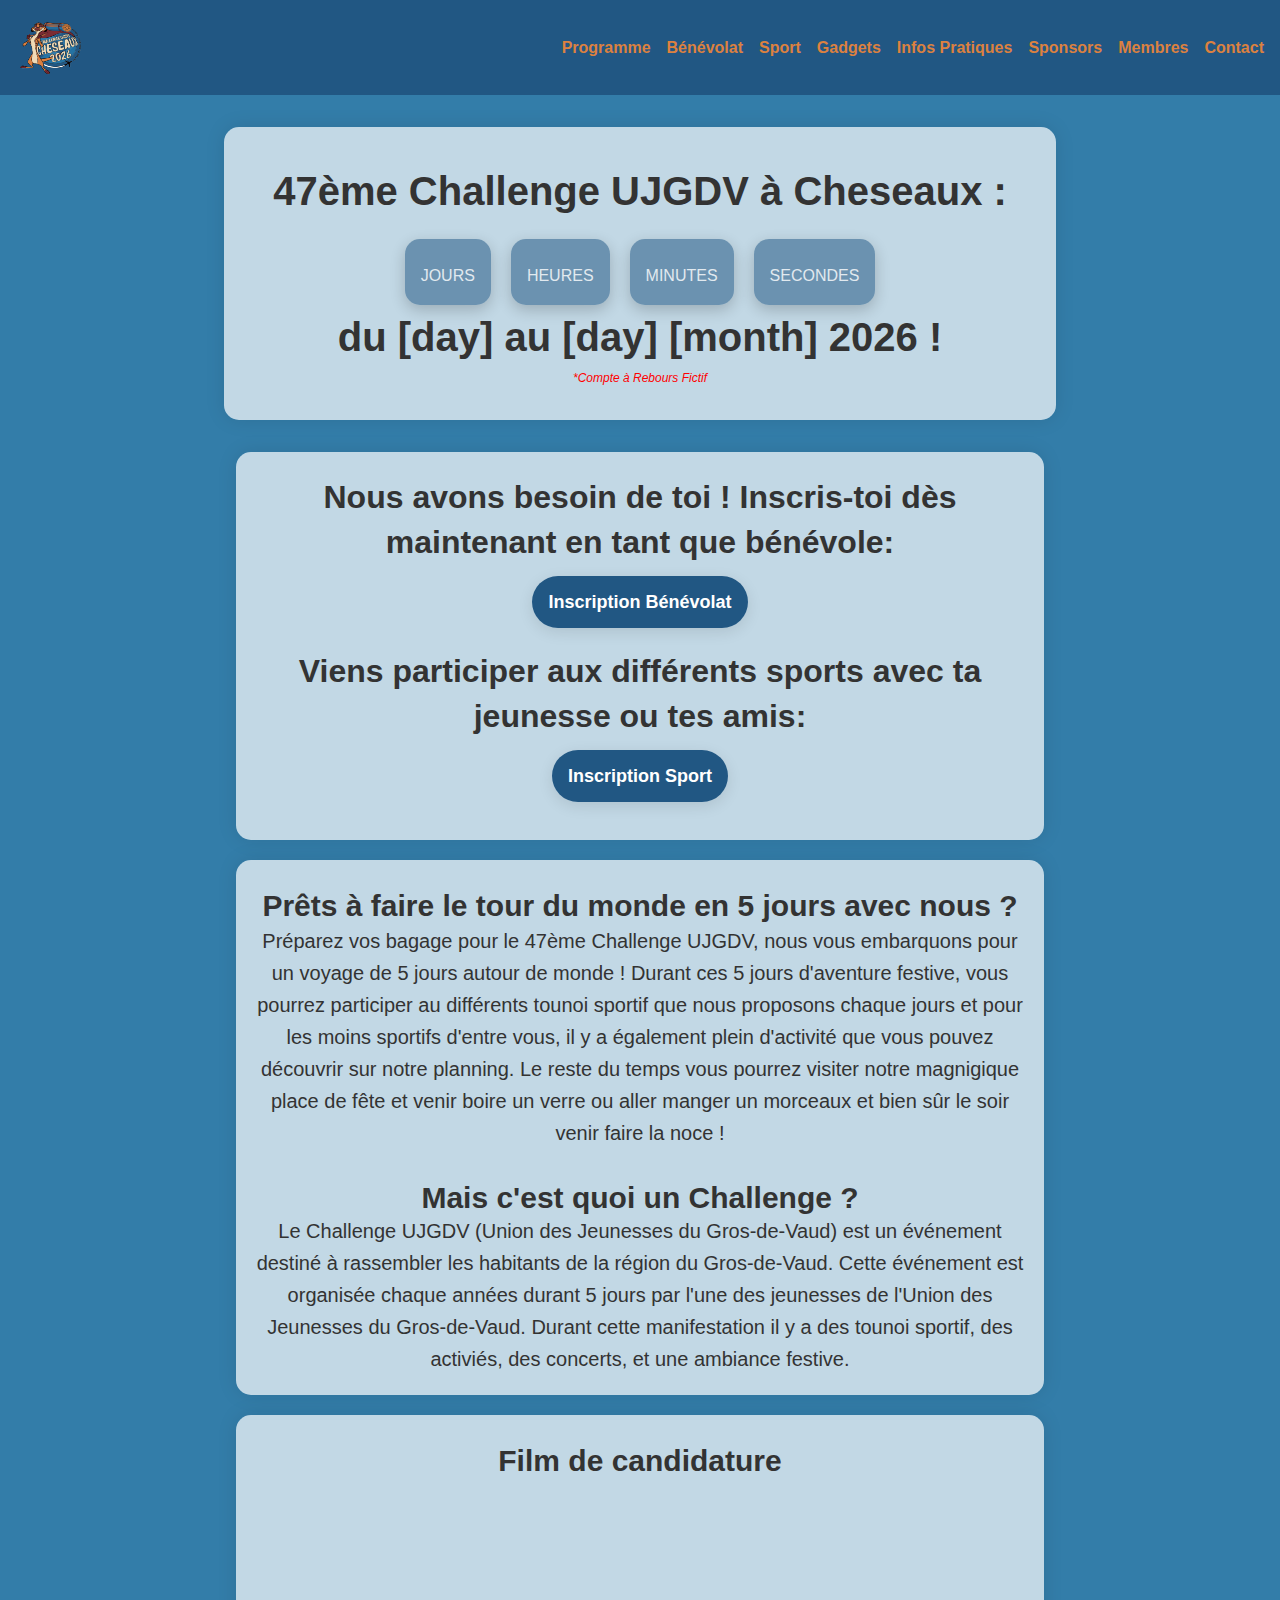
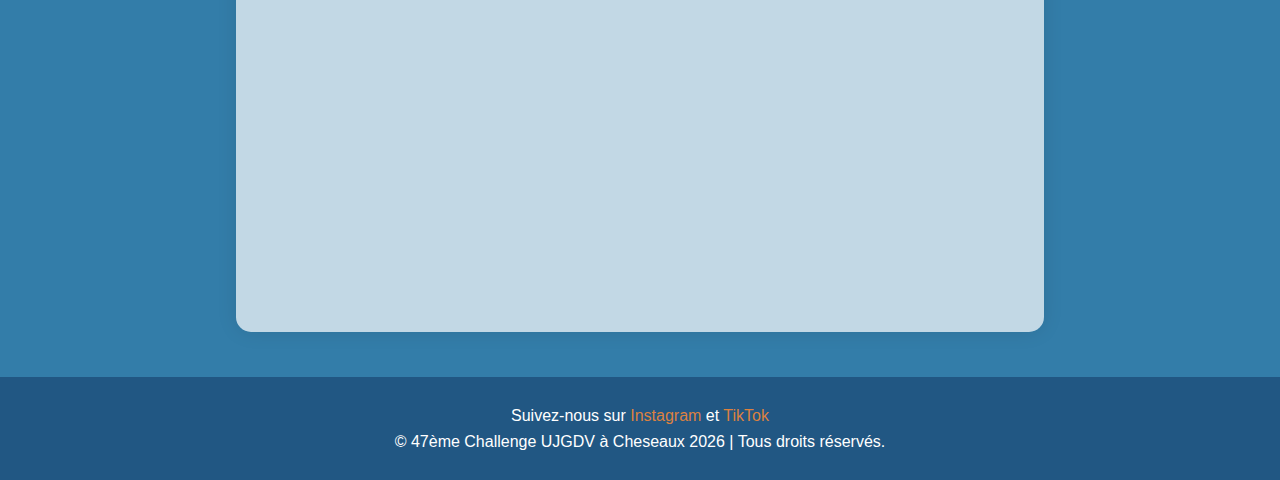
==== index.html @ 48274c02 "je sais pas" ====
<!DOCTYPE html>
<html lang="fr">

<head>
    <meta charset="UTF-8">
    <meta name="viewport" content="width=device-width, initial-scale=1.0">
    <title>47ème Challenge UJGDV à Cheseaux</title>
    <link rel="stylesheet" href="/CSS/HOME/Home.css">
    <link rel="shortcut icon" href="./img/logo.png" />
    <style>
        .menu-toggle {
                display: none;
}

.dropdown {
  max-width: 10000px;
}

/* Bouton du menu avec une apparence élégante */
.dropbtn {
  background-color: rgb( 123, 44, 50);
  color: white;
  padding: 10px;
  font-size: 18px;
  border: none;
  width: 50px;
  text-align: center;
  cursor: pointer;
  transition: background-color 0.3s ease;
  border-radius: 5px;
}

.dropbtn:hover {
  background-color: rgb(105, 32, 38);
}

/* Conteneur du menu déroulant avec un effet de flou et des bordures arrondies */
.dropdown-content {
  position: absolute; /* Maintient l'alignement sous le bouton */
  right: 0;
  background-color: rgba(255, 255, 255, 0.9);
  backdrop-filter: blur(10px);
  min-width: 160px;
  max-width: 100vw; /* Empêche le menu de dépasser la largeur de l'écran */
  box-shadow: 0px 8px 16px rgba(0, 0, 0, 0.2);
  z-index: 1;
  overflow: hidden;
  opacity: 0;
  transform: translateY(-10px);
  transition: opacity 1s ease, transform 1s ease;
  visibility: visible; /* Masqué par défaut */
  margin-top: 0; /* Supprime le décalage */
  width: 100vw; /* Utilise toute la largeur de la vue */
  margin-top: 53%;
  text-align: left;
  pointer-events: none; /* Désactive les clics par défaut */
}

.link {
  border-top: 0.5px #b3b3b3 solid;
  border-bottom: 0.5px #b3b3b3 solid;
}

/* Liens du menu */
.dropdown-content a {
  color: #333;
  padding: 12px 22px;
  text-decoration: none;
  display: block;
  width: 100%;
  transition: background-color 0.3s ease;
  font-size: 15px;
}

.dropdown-content a:hover {
  background-color: #f1f1f1;
}

/* Classe pour afficher le menu avec animation */
.dropdown-content.show {
  pointer-events: auto; /* Active les clics quand visible */
  visibility: visible; /* Rendu visible */
  opacity: 1; /* Menu complètement opaque */
}


@media (max-width: 814px) {
  .menu-toggle {
    display: inline-block;
  }
    
  .active {
    display: none;
  }

  .time-box {
        width: 30%;
        height: auto;
    }

    .fontsize {
      font-size: 25px;
      display: block;
    }

    .styled-button {
      margin-bottom: 20px;
    }
#presentation{
  font-size: 1.8rem;
}

.size {
font-size: 14px
}

.dropbtn.close {
  background-color: #ff9100;
  color: white;
  font-size: 16px;
  border: none;
  content: '✖';
}
}

    </style>
</head>

<body>
    <header>
      <a href="../../index.html"><img src="./img/logo.png" class="logo" alt="Logo"></a>
        <nav>
            <ul>
                <li class="active"><a href="/Error/Pageindisponible.html">Programme</a></li>
                <li class="active"><a href="/Error/Pageindisponible.html">Bénévolat</a></li>
                <li class="active"><a href="../HTML/SPORT/sport.html">Sport</a></li>
                <li class="active"> <a href="/Error/Pageindisponible.html">Gadgets</a></li>
                <li class="active"><a href="/Error/Pageindisponible.html">Infos Pratiques</a></li>
                <li class="active"><a href="/Error/Pageindisponible.html">Sponsors</a></li>
                <li class="active"><a href="/Error/Pageindisponible.html">Membres</a></li>
                <li class="active"><a href="/Error/Pageindisponible.html">Contact</a></li>

               <div class="dropdown">
                <li class="menu-toggle"><button class="dropbtn" >&#9776;</button></li>
                <div class="dropdown-content">
                  <a href="/Error/Pageindisponible.html" class="link">Programme</a>
                  <a href="/Error/Pageindisponible.html" class="link">Bénévolat</a>
                  <a href="../HTML/SPORT/sport.html" class="link">Sport</a>
                  <a href="/Error/Pageindisponible.html" class="link">Gadgets</a>
                  <a href="/Error/Pageindisponible.html" class="link">Infos Pratiques</a>
                  <a href="/Error/Pageindisponible.html" class="link">Sponsors</a>
                  <a href="/Error/Pageindisponible.html" class="link">Membres</a>
                  <a href="/Error/Pageindisponible.html" class="link">Contact</a>
                </div>
                    </div>
            </ul>
        </nav>
    </header>

    <section id="countdown">
        <p><strong>47ème Challenge UJGDV à Cheseaux :</strong></p>
        <div id="timer">
            <div class="time-box">
                <span id="days"></span>
                <div class="label">jours</div>
            </div>
            <div class="time-box">
                <span id="hours"></span>
                <div class="label">heures</div>
            </div>
            <div class="time-box">
                <span id="minutes"></span>
                <div class="label">minutes</div>
            </div>
            <div class="time-box">
                <span id="seconds"></span>
                <div class="label">secondes</div>
            </div>
        </div>
        <p><strong>du [day] au [day] [month] 2026 !</strong></p>
        <p style="color: red; font-size: 12px; font-style: italic;">*Compte à Rebours Fictif</p>
    </section>
    
    

    <section id="inscription">
        <p id="b"><strong class="fontsize">Nous avons besoin de toi ! Inscris-toi dès maintenant en tant que bénévole:</strong></p>
        <div class="button-container"><a class="styled-button" href="/Error/Pageindisponible.html">Inscription Bénévolat</a></div>
        <p id="s"><strong class="fontsize">Viens participer aux différents sports avec ta jeunesse ou tes amis:</strong></p>
        <div class="button-container"><a class="styled-button" href="/HTML/SPORT/sport.html">Inscription Sport</a></div>
    
    </section>

    <div>
        <section id="presentation">  
<p class="space"><strong class="titlesize">Prêts à faire le tour du monde en 5 jours avec nous ?</strong><p>
<p class="size">
Préparez vos bagage pour le 47ème Challenge UJGDV, nous vous embarquons pour un voyage de 5 jours autour de monde ! Durant ces 5 jours d'aventure festive, vous pourrez participer au différents tounoi sportif que nous proposons chaque jours et pour les moins sportifs d'entre vous, il y a également plein d'activité que vous pouvez découvrir sur notre planning. Le reste du temps vous pourrez visiter notre magnigique place de fête et venir boire un verre ou aller manger un morceaux et bien sûr le soir venir faire la noce !
<br><br>
<h3 class="titlesize" class="space">Mais c'est quoi un Challenge ?</h3>
<p class="size">
  Le Challenge UJGDV (Union des Jeunesses du Gros-de-Vaud) est un événement destiné à rassembler les habitants de la région du Gros-de-Vaud. Cette événement est organisée chaque années durant 5 jours par  l'une des jeunesses de l'Union des Jeunesses du Gros-de-Vaud. Durant cette manifestation il y a des tounoi sportif, des activiés, des concerts, et une ambiance festive.
</p>
</p>
</section>
<section id="programme">
<p class="space"><strong class="titlesize">Film de candidature</strong></p>

    <div class="video-container">
      <iframe width="560" height="315" src="https://www.youtube.com/embed/c8RmBU6SaHs?si=YZU0CtGapzxR4DkJ" title="YouTube video player" frameborder="0" allow="accelerometer; autoplay; clipboard-write; encrypted-media; gyroscope; picture-in-picture; web-share" referrerpolicy="strict-origin-when-cross-origin" allowfullscreen style="border-radius: 15px;" target="_blank"></iframe>
</div>
</section>
<br>
    </div>
</section>
<footer>
  <br>
    <p>Suivez-nous sur <a href="https://www.instagram.com/challenge2026cheseaux?igsh=MWh5ZDl4bG12MGhpMQ%3D%3D&utm_source=qr" target="_blank">Instagram</a> et <a href="https://www.tiktok.com/@challenge2026cheseaux?_t=8pqsKsimreS&_r=1" target="_blank">TikTok</a></p>
    <p>&copy; 47ème Challenge UJGDV à Cheseaux 2026 | Tous droits réservés.</p>
    <br>
</footer>
    <script src="/JS/HOME/Home.js"></script>
    <script src="/template/mobile_nav.js"></script>
    <script>
      document.addEventListener("DOMContentLoaded", function() {
        const menuToggle = document.querySelector(".menu-toggle button");
        const dropdownContent = document.querySelector(".dropdown-content");
    
        menuToggle.addEventListener("click", function() {
          // Basculer l'affichage du menu avec la classe .show
          dropdownContent.classList.toggle("show");
    
          // Basculer entre icônes menu et croix
          if (dropdownContent.classList.contains("show")) {
            menuToggle.textContent = '✖'; // Icône de croix
          } else {
            menuToggle.textContent = '☰'; // Icône de menu
          }
        });
      });
    </script>
    
    
    
    

</body>

</html>
---- CSS/HOME/Home.css ----
/* Style global */
body {
    font-family: Arial, sans-serif;
    line-height: 1.6;
    margin: 0;
    padding: 0;
    background: rgb( 51, 125, 169) ;
    color: #ffffff;
    background-size: cover; /* L'image couvre toute la zone en maintenant ses proportions */
    background-position: center; /* Centre l'image */
    background-repeat: no-repeat; /* Empêche la répétition de l'image */
    font-size: 100%; /* Taille de police par défaut */
}

/* Header */
header {
    background: rgb(33, 87, 131);
    color: rgb( 220, 129, 64);
    text-align: center;
    display: flex;
    justify-content: space-between;
    padding: 10px 0;
}

header h1 {
    margin: 0;
    font-size: 2.5em;
}

header h2 {
    margin: 0;
    font-size: 1.5em;
}

/* Navigation */
nav {
    background: rgb(33, 87, 131);
    color: #ffffff;
    text-align: center;
}

nav ul {
    padding: 0;
    list-style: none;
    margin: 0;
    display: flex;
    position: relative;
    top: 50%;
    transform: translateY(-50%)
}

nav ul li { 
    margin-right: 1rem;
}

nav ul li a {
    color: rgb( 220, 129, 64);
    text-decoration: none;
    font-weight: bold;
}

nav ul li a:hover {
    text-decoration: underline;
}

/* Logo dans la barre de navigation */
.logo {
    width: 75px;
    height: 75px;
    vertical-align: middle;
    margin-left: 20px;
}

/* Section générale */
section {
    padding: 2rem;
    margin: 2rem 0;
    background: #fff0;
    border-radius: 5px;
    box-shadow: 0 0 10px rgba(2, 162, 255, 0.1);
}

section h3 {
    margin-top: 0;
    margin-bottom: 0;
}

/* Footer */
footer {
    background: rgb(33, 87, 131);
    color: #ffffff;
    text-align: center;
    position: relative;
    bottom: 0;
    width: 100%;
}

footer p {
    margin: 0;
    color: #fff;
}

footer a {
    color: rgb( 220, 129, 64);
    text-decoration: none;
}

footer a:hover {
    text-decoration: underline;
}

/* Bouton stylisé */
.btn {
    display: inline-block;
    padding: 10px 20px;
    background: #ff9100;
    color: #fff;
    text-decoration: none;
    border-radius: 5px;
    font-weight: bold;
}

.btn:hover {
    background: #ff4500;
}

/* Section timer */
#countdown {
    font-size: 2.5rem;
    color: #333;
    text-align: center;
    margin: 2rem auto;
    background-color: rgba(255, 255, 255, 0.7);
    padding: 2rem;
    border-radius: 15px;
    width: 60%;
    box-shadow: 0 0 20px rgba(0, 0, 0, 0.1);
}

#timer {
    font-size: 3rem;
    display: flex;
    justify-content: center;
    gap: 1.25rem;
    margin-top: 1rem;
}

.time-box {
    display: flex;
    flex-direction: column;
    align-items: center;
    background-color: #2157838a;
    color: white;
    padding: 1rem;
    border-radius: 15px;
    box-shadow: 0 5px 15px rgba(0, 0, 0, 0.2);
    font-weight: bold;
}

.label {
    font-size: 1rem;
    color: #fff;
    margin-top: 0.5rem;
    text-transform: uppercase;
    font-weight: normal;
    opacity: 0.8;
}

#timer .time-box:hover {
    background: #215783;
    transform: scale(1.1);
    transition: 0.3s;
}

/* Présentation et programme */
#presentation, #programme, #inscription {
    font-size: 40px;
    color: #333;
    text-align: center;
    margin: 20px auto;
    background-color: rgba(255, 255, 255, 0.7);
    padding: 20px;
    border-radius: 15px;
    width: 60%;
    box-shadow: 0 0 20px rgba(0, 0, 0, 0.1);
}

/* Bouton conteneur */
.button-container {
    text-align: center;
    margin-bottom: 20px;
}

.styled-button {
    background-color: rgb(33, 87, 131);
    color: white;
    padding: 1rem;
    text-decoration: none;
    font-size: 1.125rem;
    font-weight: bold;
    border-radius: 50px;
    transition: all 0.3s ease;
    box-shadow: 0px 4px 15px rgba(0, 0, 0, 0.1);
}

.styled-button:hover {
    background-color: rgb(21, 64, 100);
    box-shadow: 0px 6px 20px rgba(0, 0, 0, 0.2);
    transform: translateY(-5px);
}

.styled-button:active {
    transform: translateY(2px);
}

img {
    width: 75px;
    height: 75px;
    text-align: center;
}

p {
    margin: 0px;
}

.size {
    font-size: 20px;
}

.titlesize {
    font-size: 30px;
}

/* Conteneur pour vidéo YouTube */
.video-container {
    position: relative;
    padding-bottom: 56.25%; /* Aspect ratio 16:9 */
    height: 0;
    overflow: hidden;
}

.video-container iframe {
    position: absolute;
    top: 0;
    left: 0;
    width: 100%;
    height: 100%;
}

.active {
    display: block;
}

h1 {
    font-size: 40px;
}

h2 {
    font-size: 40px;
}

.fontsize {
font-size: 32px;
}

.menu-toggle {
    display: none;
}

.ytp-pause-overlay {
    display: none;
}

#b {
    line-height: normal;
}

#s {
    line-height: normal;
}

.titlesize {
    line-height: normal;
}

.space {
    line-height: normal;
}
/* Média queries pour écrans plus petits */
@media (max-width: 814px) {

    body {
        background-color: rgb(52, 124, 170);
        background-image: none;
    }
    
    header h1 {
        font-size: 2rem;
    }

    #countdown, #presentation, #programme, #inscription {
        width: 80%;
    }

    #timer {
        flex-wrap: wrap;
    }

    .time-box {
        width: 40%;
        height: 40%;
    }
}

@media (max-width: 600px) {

    body {
        background-color: rgb(52, 124, 170);
        background-image: none;
    }

    .youtube-video-container iframe {
        width: 100%;
        height: auto;
    }

    #countdown {
        font-size: 1.8rem;
    }

    #timer {
        font-size: 2rem;
    }

    .time-box {
        width: 40%;
        height: 40%;
    }
}
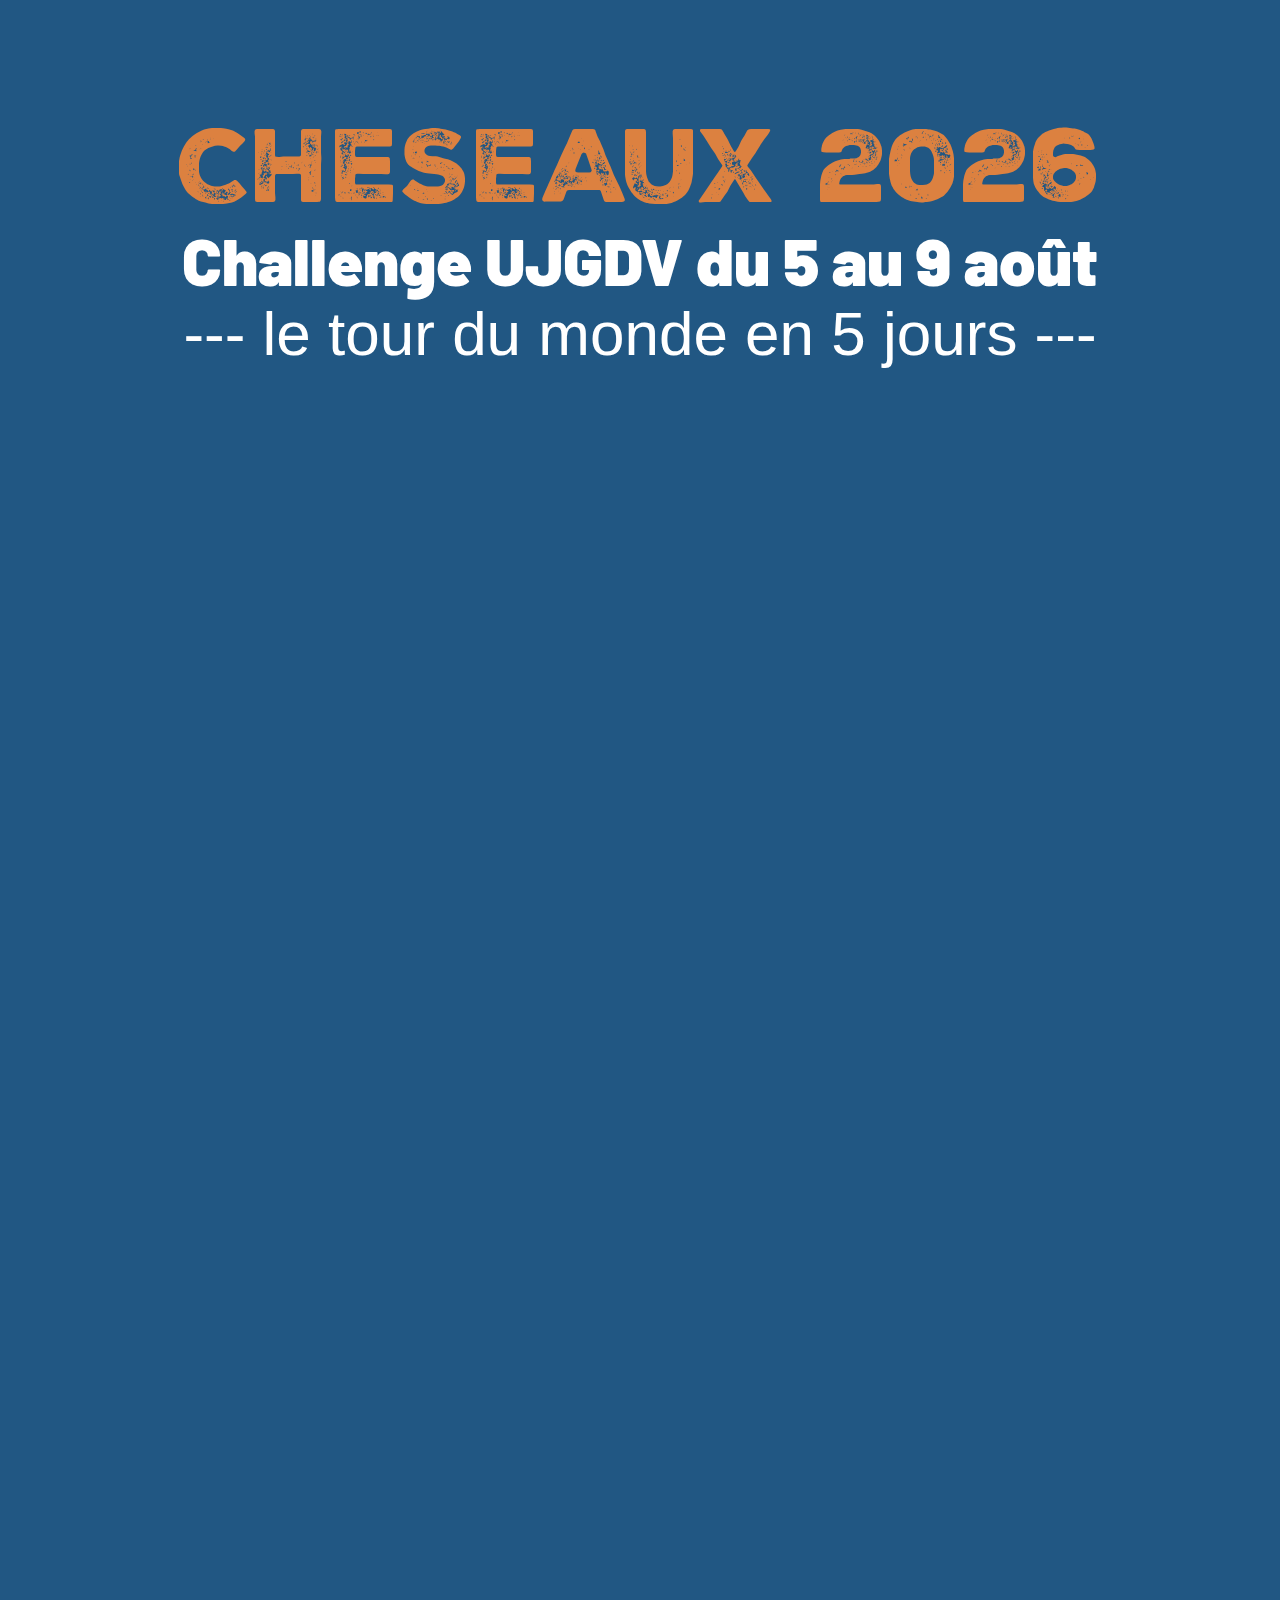
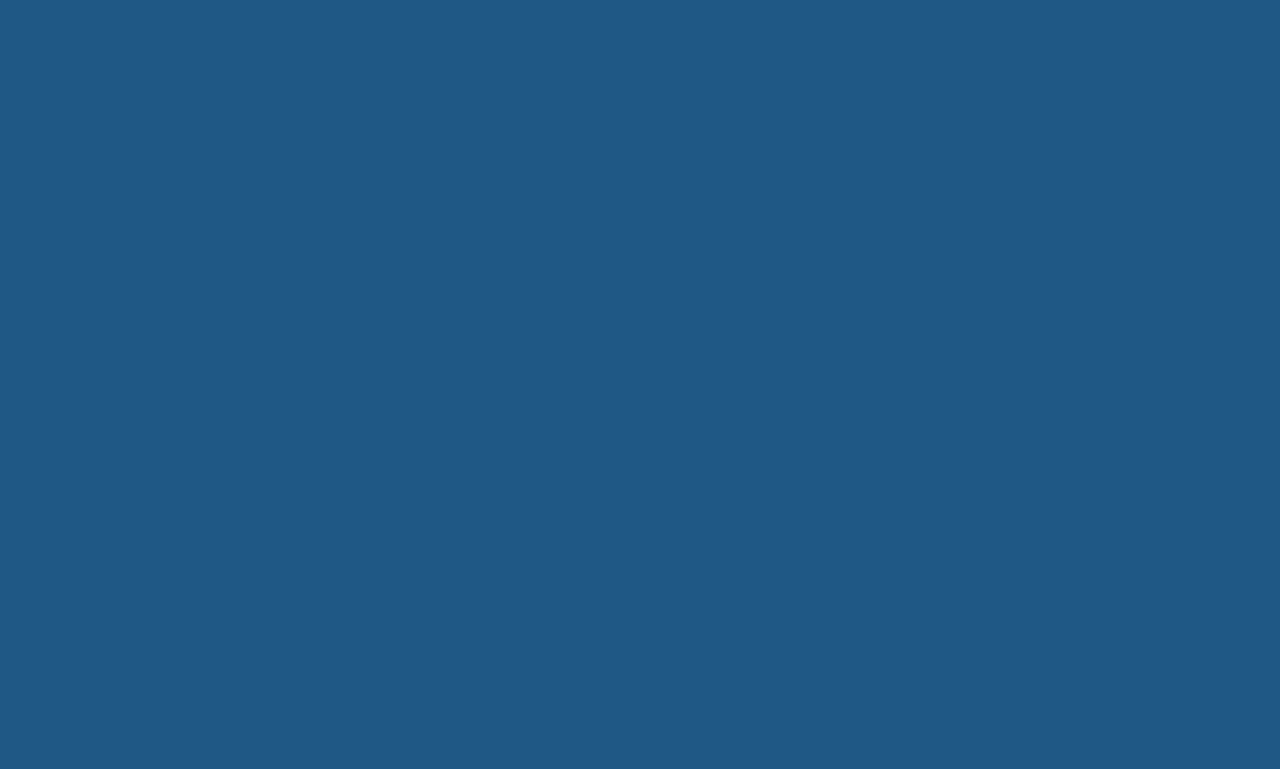
==== commit df970db1: "New version" ====
--- a/index.html
+++ b/index.html
@@ -138,7 +138,9 @@
                 <li class="active"><a href="/Error/Pageindisponible.html">Infos Pratiques</a></li>
                 <li class="active"><a href="/Error/Pageindisponible.html">Sponsors</a></li>
                 <li class="active"><a href="/Error/Pageindisponible.html">Membres</a></li>
-                <li class="active"><a href="/Error/Pageindisponible.html">Contact</a></li>
+                <li class="active"><a href="/HTML/CONTACTS/contacts.html">Contact</a></li>
+                
+                
 
                <div class="dropdown">
                 <li class="menu-toggle"><button class="dropbtn" >&#9776;</button></li>
@@ -150,13 +152,15 @@
                   <a href="/Error/Pageindisponible.html" class="link">Infos Pratiques</a>
                   <a href="/Error/Pageindisponible.html" class="link">Sponsors</a>
                   <a href="/Error/Pageindisponible.html" class="link">Membres</a>
-                  <a href="/Error/Pageindisponible.html" class="link">Contact</a>
+                  <a href="/HTML/CONTACTS/contacts.html" class="link">Contact</a>
                 </div>
                     </div>
             </ul>
         </nav>
     </header>
-
+    <p id="title">CHESEAUX 2026</p>
+    <p id="sous-title">Challenge UJGDV du 5 au 9 août</p>
+    <p id="mini-title">--- le tour du monde en 5 jours ---</p>
     <section id="countdown">
         <p><strong>47ème Challenge UJGDV à Cheseaux :</strong></p>
         <div id="timer">
@@ -177,8 +181,7 @@
                 <div class="label">secondes</div>
             </div>
         </div>
-        <p><strong>du [day] au [day] [month] 2026 !</strong></p>
-        <p style="color: red; font-size: 12px; font-style: italic;">*Compte à Rebours Fictif</p>
+        <p><strong>du 5 au 9 août 2026 !</strong></p>
     </section>
     
     
@@ -220,7 +223,6 @@
     <br>
 </footer>
     <script src="/JS/HOME/Home.js"></script>
-    <script src="/template/mobile_nav.js"></script>
     <script>
       document.addEventListener("DOMContentLoaded", function() {
         const menuToggle = document.querySelector(".menu-toggle button");
--- a/CSS/HOME/Home.css
+++ b/CSS/HOME/Home.css
@@ -1,10 +1,30 @@
 /* Style global */
+@font-face {
+    font-family: 'NexaRustSans-Trial-Black2';
+    src: url(../../fonts/NexaRustSans-Trial-Black2.ttf);
+}
+
+@font-face {
+    font-family: 'Barlow-Black';
+    src: url(../../fonts/Barlow-Black.ttf);
+}
+
+@font-face {
+    font-family: 'Barlow-Light';
+    src: url(../../fonts/Barlow-Light.ttf);
+}
+
+@font-face {
+    font-family: 'Barlow-Medium';
+    src: url(../../fonts/Barlow-Medium.ttf);
+}
+
 body {
-    font-family: Arial, sans-serif;
+    font-family: 'Barlow-Medium', Arial, sans-serif;
     line-height: 1.6;
     margin: 0;
     padding: 0;
-    background: rgb( 51, 125, 169) ;
+    background: rgb(33, 87, 131) ;
     color: #ffffff;
     background-size: cover; /* L'image couvre toute la zone en maintenant ses proportions */
     background-position: center; /* Centre l'image */
@@ -12,9 +32,31 @@
     font-size: 100%; /* Taille de police par défaut */
 }
 
+#title {
+    font-family: 'NexaRustSans-Trial-Black2';
+    font-size: 100px;
+    color: rgb(220, 129, 64);
+    text-align: center;
+    line-height: 120%;
+    margin-top: 20px;
+}
+
+#sous-title {
+    font-family: 'Barlow-Black';
+    font-size: 65.5px;
+    text-align: center;
+    line-height: 75%;
+}
+
+#mini-title {
+    font-family: Arial;
+    font-size: 62px;
+    text-align: center;
+}
+
 /* Header */
 header {
-    background: rgb(33, 87, 131);
+    background: rgb(26 62 91);
     color: rgb( 220, 129, 64);
     text-align: center;
     display: flex;
@@ -34,7 +76,7 @@
 
 /* Navigation */
 nav {
-    background: rgb(33, 87, 131);
+    background: rgb(26 62 91);
     color: #ffffff;
     text-align: center;
 }
@@ -87,7 +129,7 @@
 
 /* Footer */
 footer {
-    background: rgb(33, 87, 131);
+    background: rgb(26 62 91);
     color: #ffffff;
     text-align: center;
     position: relative;
@@ -149,7 +191,7 @@
     display: flex;
     flex-direction: column;
     align-items: center;
-    background-color: #2157838a;
+    background-color: rgba(220, 129, 64, 0.795);;
     color: white;
     padding: 1rem;
     border-radius: 15px;
@@ -167,7 +209,7 @@
 }
 
 #timer .time-box:hover {
-    background: #215783;
+    background: rgb(220, 129, 64);
     transform: scale(1.1);
     transition: 0.3s;
 }
@@ -192,7 +234,7 @@
 }
 
 .styled-button {
-    background-color: rgb(33, 87, 131);
+    background-color: rgb(220, 129, 64);
     color: white;
     padding: 1rem;
     text-decoration: none;
@@ -204,8 +246,8 @@
 }
 
 .styled-button:hover {
-    background-color: rgb(21, 64, 100);
-    box-shadow: 0px 6px 20px rgba(0, 0, 0, 0.2);
+    background-color: rgb(211, 116, 48);;
+    box-shadow: 0px 6px 20px rgb(220, 129, 64);
     transform: translateY(-5px);
 }
 
@@ -286,6 +328,14 @@
 .space {
     line-height: normal;
 }
+
+h3 {
+    font-family: 'Barlow-Black';
+}
+
+strong {
+    font-family: 'Barlow-Black';
+}
 /* Média queries pour écrans plus petits */
 @media (max-width: 814px) {
 
@@ -336,4 +386,36 @@
         width: 40%;
         height: 40%;
     }
-}+}
+
+/* Animation slide-in avec fade-in */
+@keyframes slideIn {
+    0% {
+        opacity: 0;
+        transform: translateY(50px); /* Départ en bas */
+    }
+    100% {
+        opacity: 1;
+        transform: translateY(0); /* Position finale */
+    }
+}
+
+/* Application générale pour les sections */
+section {
+    animation: slideIn 1.2s ease-in-out forwards;
+    opacity: 0; /* Initialement invisible pour permettre l'animation */
+}
+
+/* Animation pour le header */
+header {
+    animation: slideIn 1.5s ease-in-out 0.3s forwards;
+    opacity: 0;
+}
+
+/* Animation pour le footer */
+footer {
+    animation: slideIn 1.5s ease-in-out 0.6s forwards;
+    opacity: 0;
+}
+
+
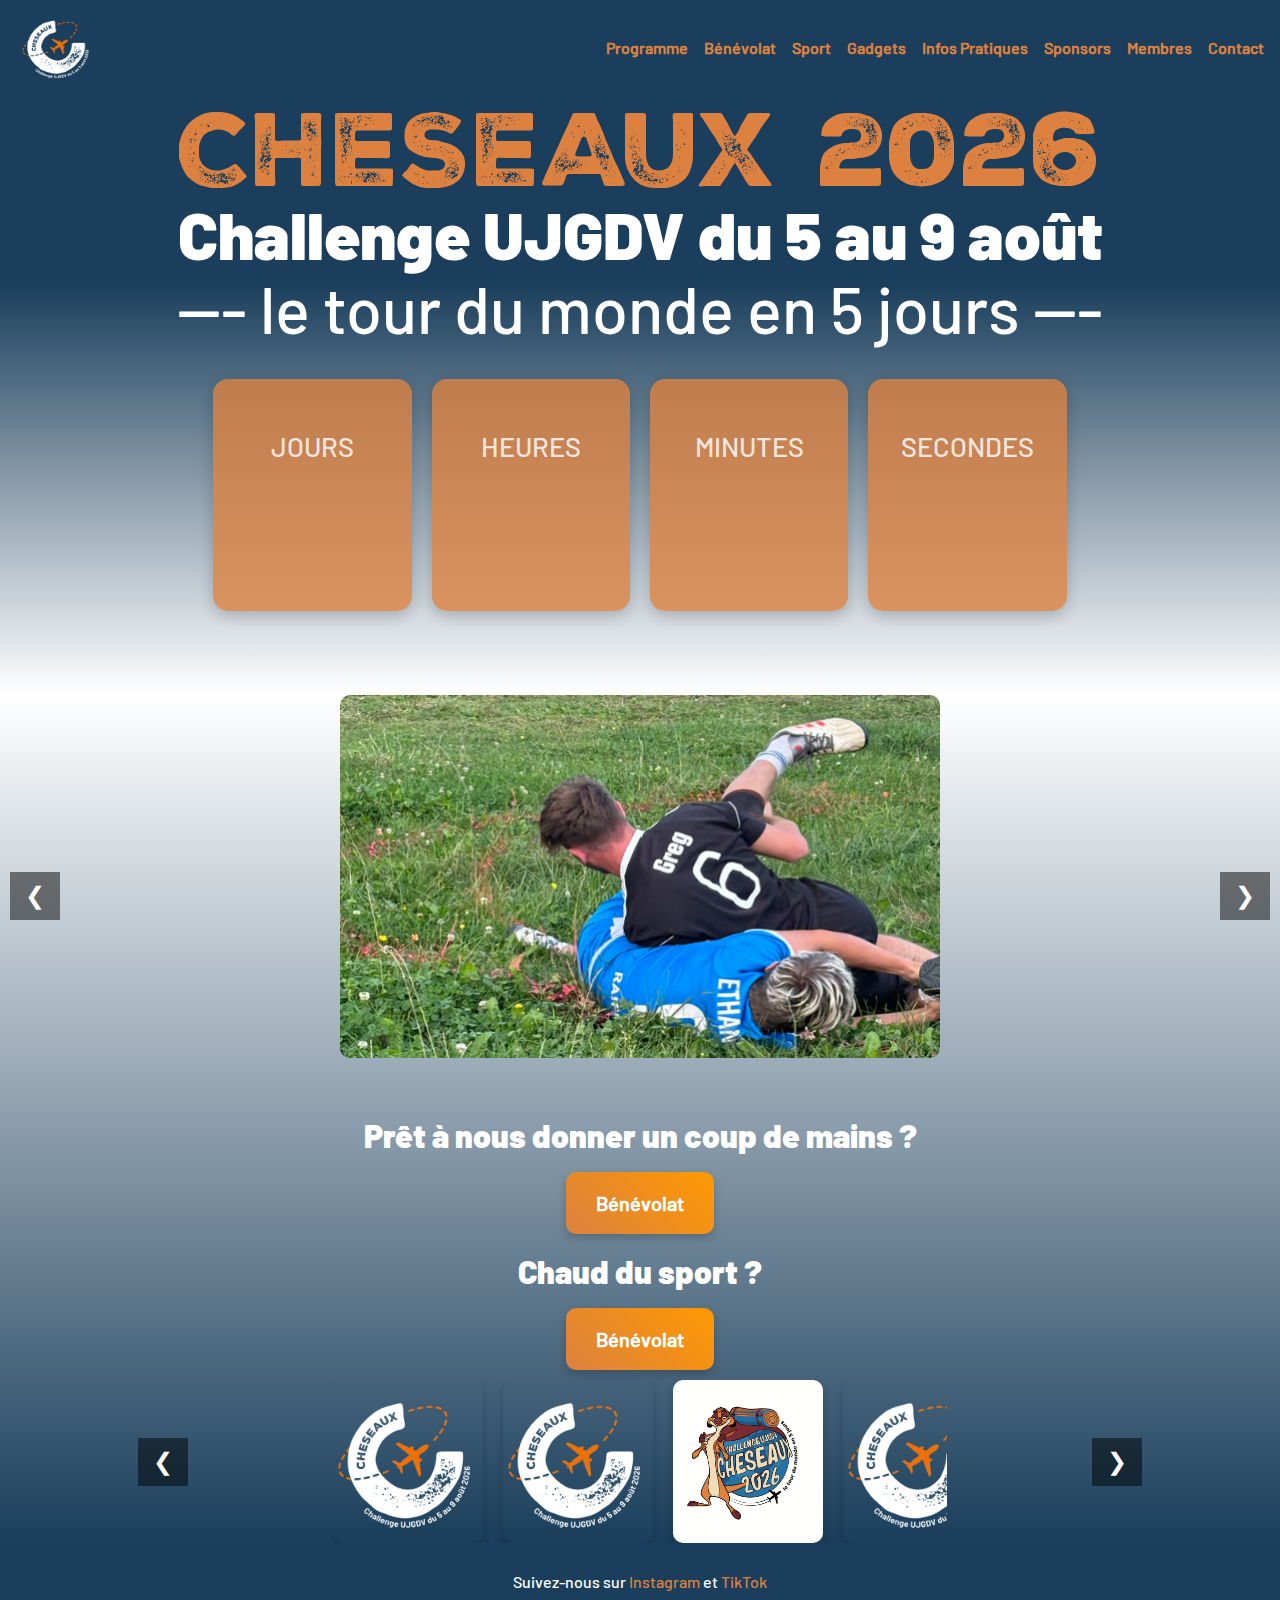
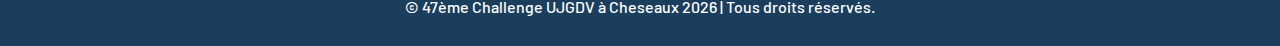
==== commit bb21fcef: "new home page" ====
--- a/index.html
+++ b/index.html
@@ -137,7 +137,7 @@
                 <li class="active"> <a href="/Error/Pageindisponible.html">Gadgets</a></li>
                 <li class="active"><a href="/Error/Pageindisponible.html">Infos Pratiques</a></li>
                 <li class="active"><a href="/Error/Pageindisponible.html">Sponsors</a></li>
-                <li class="active"><a href="/Error/Pageindisponible.html">Membres</a></li>
+                <li class="active"><a href="/HTML/MEMBRES/membres.html">Membres</a></li>
                 <li class="active"><a href="/HTML/CONTACTS/contacts.html">Contact</a></li>
                 
                 
@@ -158,11 +158,13 @@
             </ul>
         </nav>
     </header>
+    <div id="Home-page">
+      <br>
+      <div id="Gros-titre">
     <p id="title">CHESEAUX 2026</p>
     <p id="sous-title">Challenge UJGDV du 5 au 9 août</p>
     <p id="mini-title">--- le tour du monde en 5 jours ---</p>
-    <section id="countdown">
-        <p><strong>47ème Challenge UJGDV à Cheseaux :</strong></p>
+      </div>
         <div id="timer">
             <div class="time-box">
                 <span id="days"></span>
@@ -181,41 +183,45 @@
                 <div class="label">secondes</div>
             </div>
         </div>
-        <p><strong>du 5 au 9 août 2026 !</strong></p>
-    </section>
-    
-    
-
-    <section id="inscription">
-        <p id="b"><strong class="fontsize">Nous avons besoin de toi ! Inscris-toi dès maintenant en tant que bénévole:</strong></p>
-        <div class="button-container"><a class="styled-button" href="/Error/Pageindisponible.html">Inscription Bénévolat</a></div>
-        <p id="s"><strong class="fontsize">Viens participer aux différents sports avec ta jeunesse ou tes amis:</strong></p>
-        <div class="button-container"><a class="styled-button" href="/HTML/SPORT/sport.html">Inscription Sport</a></div>
-    
-    </section>
-
-    <div>
-        <section id="presentation">  
-<p class="space"><strong class="titlesize">Prêts à faire le tour du monde en 5 jours avec nous ?</strong><p>
-<p class="size">
-Préparez vos bagage pour le 47ème Challenge UJGDV, nous vous embarquons pour un voyage de 5 jours autour de monde ! Durant ces 5 jours d'aventure festive, vous pourrez participer au différents tounoi sportif que nous proposons chaque jours et pour les moins sportifs d'entre vous, il y a également plein d'activité que vous pouvez découvrir sur notre planning. Le reste du temps vous pourrez visiter notre magnigique place de fête et venir boire un verre ou aller manger un morceaux et bien sûr le soir venir faire la noce !
-<br><br>
-<h3 class="titlesize" class="space">Mais c'est quoi un Challenge ?</h3>
-<p class="size">
-  Le Challenge UJGDV (Union des Jeunesses du Gros-de-Vaud) est un événement destiné à rassembler les habitants de la région du Gros-de-Vaud. Cette événement est organisée chaque années durant 5 jours par  l'une des jeunesses de l'Union des Jeunesses du Gros-de-Vaud. Durant cette manifestation il y a des tounoi sportif, des activiés, des concerts, et une ambiance festive.
-</p>
-</p>
-</section>
-<section id="programme">
-<p class="space"><strong class="titlesize">Film de candidature</strong></p>
-
-    <div class="video-container">
-      <iframe width="560" height="315" src="https://www.youtube.com/embed/c8RmBU6SaHs?si=YZU0CtGapzxR4DkJ" title="YouTube video player" frameborder="0" allow="accelerometer; autoplay; clipboard-write; encrypted-media; gyroscope; picture-in-picture; web-share" referrerpolicy="strict-origin-when-cross-origin" allowfullscreen style="border-radius: 15px;" target="_blank"></iframe>
-</div>
-</section>
-<br>
+        <br>
     </div>
-</section>
+<div id="withe-page">
+  <div class="carousel">
+    <button class="prev" onclick="changeSlide(-1)">&#10094;</button>
+    <img id="carousel-img" src="/img/Test/lutte.png">
+    <button class="next" onclick="changeSlide(1)">&#10095;</button>
+</div>
+<div id="Bénévolat">      
+<p id="text">Prêt à nous donner un coup de mains ?</p>
+<div id="button-ctn">
+  <a id="btn" href="/HTML/BENEVOLAT/benevolat.html">Bénévolat</a>
+  </div>
+  </div>
+<div id="sport">
+  <p id="text">Chaud du sport ?</p>
+<div id="button-ctn">
+  <a id="btn" href="/HTML/BENEVOLAT/benevolat.html">Bénévolat</a>
+</div>
+</div>
+
+<div class="sponsor-carousel">
+  <button class="prev" onclick="changeSlide2(-1)">&#10094;</button>
+  <div class="carousel-container">
+      <div class="carousel-track">
+          <img src="./img/logo.png" alt="Sponsor 1">
+          <img src="./img/logo.png" alt="Sponsor 2">
+          <img src="./img/logo.jpg" alt="Sponsor 3">
+          <img src="./img/logo.png" alt="Sponsor 4">
+          <img src="./img/logo.png" alt="Sponsor 5">
+          <img src="./img/logo.jpg" alt="Sponsor 6">
+      </div>
+  </div>
+  <button class="next" onclick="changeSlide2(1)">&#10095;</button>
+</div>
+
+
+
+</div>
 <footer>
   <br>
     <p>Suivez-nous sur <a href="https://www.instagram.com/challenge2026cheseaux?igsh=MWh5ZDl4bG12MGhpMQ%3D%3D&utm_source=qr" target="_blank">Instagram</a> et <a href="https://www.tiktok.com/@challenge2026cheseaux?_t=8pqsKsimreS&_r=1" target="_blank">TikTok</a></p>
@@ -223,6 +229,8 @@
     <br>
 </footer>
     <script src="/JS/HOME/Home.js"></script>
+    <script src="/JS/HOME/carousel.js"></script>
+    <script src="/JS/HOME/sponsors.js"></script>
     <script>
       document.addEventListener("DOMContentLoaded", function() {
         const menuToggle = document.querySelector(".menu-toggle button");
--- a/CSS/HOME/Home.css
+++ b/CSS/HOME/Home.css
@@ -30,28 +30,7 @@
     background-position: center; /* Centre l'image */
     background-repeat: no-repeat; /* Empêche la répétition de l'image */
     font-size: 100%; /* Taille de police par défaut */
-}
-
-#title {
-    font-family: 'NexaRustSans-Trial-Black2';
-    font-size: 100px;
-    color: rgb(220, 129, 64);
-    text-align: center;
-    line-height: 120%;
-    margin-top: 20px;
-}
-
-#sous-title {
-    font-family: 'Barlow-Black';
-    font-size: 65.5px;
-    text-align: center;
-    line-height: 75%;
-}
-
-#mini-title {
-    font-family: Arial;
-    font-size: 62px;
-    text-align: center;
+    padding-top: 60px;
 }
 
 /* Header */
@@ -62,6 +41,11 @@
     display: flex;
     justify-content: space-between;
     padding: 10px 0;
+    position: fixed;
+    top: 0;
+    left: 0;
+    width: 100%;
+    z-index: 1000;
 }
 
 header h1 {
@@ -111,6 +95,32 @@
     height: 75px;
     vertical-align: middle;
     margin-left: 20px;
+}
+
+#title {
+    font-family: "NexaRustSans-Trial-Black2";
+    font-size: 100px;
+    text-align: center;
+    margin: 0;
+    line-height: 45px;
+    margin-top: 50px;
+    color: rgb( 220, 129, 64);
+}
+
+#sous-title {
+    font-family: "Barlow-Black";
+    font-size: 66px;
+    text-align: center;
+    margin: 0;
+    
+}
+
+#mini-title {
+    font-family: 'Barlow-Medium';
+    font-size: 65px;
+    text-align: center;
+    margin: 0;
+    line-height: 45px;
 }
 
 /* Section générale */
@@ -151,40 +161,14 @@
     text-decoration: underline;
 }
 
-/* Bouton stylisé */
-.btn {
-    display: inline-block;
-    padding: 10px 20px;
-    background: #ff9100;
-    color: #fff;
-    text-decoration: none;
-    border-radius: 5px;
-    font-weight: bold;
-}
-
-.btn:hover {
-    background: #ff4500;
-}
-
-/* Section timer */
-#countdown {
-    font-size: 2.5rem;
-    color: #333;
-    text-align: center;
-    margin: 2rem auto;
-    background-color: rgba(255, 255, 255, 0.7);
-    padding: 2rem;
-    border-radius: 15px;
-    width: 60%;
-    box-shadow: 0 0 20px rgba(0, 0, 0, 0.1);
-}
-
 #timer {
     font-size: 3rem;
     display: flex;
     justify-content: center;
     gap: 1.25rem;
-    margin-top: 1rem;
+    margin-top: 3rem;
+    margin-bottom: 15rem;
+    height: 50px;
 }
 
 .time-box {
@@ -197,15 +181,17 @@
     border-radius: 15px;
     box-shadow: 0 5px 15px rgba(0, 0, 0, 0.2);
     font-weight: bold;
+    width: 13%;
+    height: 200px;
 }
 
 .label {
-    font-size: 1rem;
+    font-size: 1.7rem;
     color: #fff;
-    margin-top: 0.5rem;
     text-transform: uppercase;
     font-weight: normal;
     opacity: 0.8;
+    text-align: center;
 }
 
 #timer .time-box:hover {
@@ -214,208 +200,116 @@
     transition: 0.3s;
 }
 
-/* Présentation et programme */
-#presentation, #programme, #inscription {
-    font-size: 40px;
-    color: #333;
-    text-align: center;
-    margin: 20px auto;
-    background-color: rgba(255, 255, 255, 0.7);
-    padding: 20px;
-    border-radius: 15px;
+span {
+    font-size: 85px;
+    margin-top: 18%;
+    line-height: 130px;
+}
+
+ #Home-page {
+    background: linear-gradient(rgb(26, 62, 91) 35%, white 100%);
+ }
+
+ #withe-page {
+    background: linear-gradient(white, rgb(26, 62, 91));
+ }
+
+ .carousel {
+    position: relative;
+    display: flex;
+    justify-content: center;
+    align-items: center;
+    max-width: 100%;
+    height: auto;
+}
+
+.carousel img {
+    width: 600px; /* Ajuste selon besoin */
+    height: auto;
+    border-radius: 10px;
+    transition: opacity 0.5s ease-in-out;
+    margin-bottom: 40px;
+}
+
+button {
+    position: absolute;
+    background: rgba(0, 0, 0, 0.5);
+    color: white;
+    border: none;
+    padding: 10px 15px;
+    font-size: 24px;
+    cursor: pointer;
+    transition: 0.3s;
+}
+
+.prev {
+    left: 10px;
+}
+
+.next {
+    right: 10px;
+}
+
+button:hover {
+    background: rgba(0, 0, 0, 0.8);
+}
+
+#text {
+    text-align: center;
+    font-family: 'Barlow-Black';
+    font-size: 32px;
+    line-height: 10px;
+}
+
+#button-ctn {
+    text-align: center;
+    margin: 10px 0;
+}
+
+#btn {
+    display: inline-block;
+    padding: 15px 30px;
+    font-size: 20px;
+    font-weight: bold;
+    color: white;
+    background: linear-gradient(45deg, #DC8140, #FF9900); /* Dégradé orange stylé */
+    border-radius: 10px;
+    text-decoration: none;
+    transition: all 0.3s ease-in-out;
+    box-shadow: 0px 4px 10px rgba(0, 0, 0, 0.2);
+}
+
+#btn:hover {
+    transform: scale(1.1);
+    background: linear-gradient(45deg, #FF9900, #DC8140); /* Inversion du dégradé */
+    box-shadow: 0px 6px 15px rgba(0, 0, 0, 0.3);
+}
+
+.sponsor-carousel {
+    display: flex;
+    align-items: center;
+    justify-content: center;
+    gap: 10px;
+    width: 80%;
+    margin: auto;
+    overflow: hidden;
+    position: relative;
+}
+
+.carousel-container {
     width: 60%;
-    box-shadow: 0 0 20px rgba(0, 0, 0, 0.1);
-}
-
-/* Bouton conteneur */
-.button-container {
-    text-align: center;
-    margin-bottom: 20px;
-}
-
-.styled-button {
-    background-color: rgb(220, 129, 64);
-    color: white;
-    padding: 1rem;
-    text-decoration: none;
-    font-size: 1.125rem;
-    font-weight: bold;
-    border-radius: 50px;
-    transition: all 0.3s ease;
-    box-shadow: 0px 4px 15px rgba(0, 0, 0, 0.1);
-}
-
-.styled-button:hover {
-    background-color: rgb(211, 116, 48);;
-    box-shadow: 0px 6px 20px rgb(220, 129, 64);
-    transform: translateY(-5px);
-}
-
-.styled-button:active {
-    transform: translateY(2px);
-}
-
-img {
-    width: 75px;
-    height: 75px;
-    text-align: center;
-}
-
-p {
-    margin: 0px;
-}
-
-.size {
-    font-size: 20px;
-}
-
-.titlesize {
-    font-size: 30px;
-}
-
-/* Conteneur pour vidéo YouTube */
-.video-container {
-    position: relative;
-    padding-bottom: 56.25%; /* Aspect ratio 16:9 */
-    height: 0;
     overflow: hidden;
 }
 
-.video-container iframe {
-    position: absolute;
-    top: 0;
-    left: 0;
-    width: 100%;
-    height: 100%;
-}
-
-.active {
-    display: block;
-}
-
-h1 {
-    font-size: 40px;
-}
-
-h2 {
-    font-size: 40px;
-}
-
-.fontsize {
-font-size: 32px;
-}
-
-.menu-toggle {
-    display: none;
-}
-
-.ytp-pause-overlay {
-    display: none;
-}
-
-#b {
-    line-height: normal;
-}
-
-#s {
-    line-height: normal;
-}
-
-.titlesize {
-    line-height: normal;
-}
-
-.space {
-    line-height: normal;
-}
-
-h3 {
-    font-family: 'Barlow-Black';
-}
-
-strong {
-    font-family: 'Barlow-Black';
-}
-/* Média queries pour écrans plus petits */
-@media (max-width: 814px) {
-
-    body {
-        background-color: rgb(52, 124, 170);
-        background-image: none;
-    }
-    
-    header h1 {
-        font-size: 2rem;
-    }
-
-    #countdown, #presentation, #programme, #inscription {
-        width: 80%;
-    }
-
-    #timer {
-        flex-wrap: wrap;
-    }
-
-    .time-box {
-        width: 40%;
-        height: 40%;
-    }
-}
-
-@media (max-width: 600px) {
-
-    body {
-        background-color: rgb(52, 124, 170);
-        background-image: none;
-    }
-
-    .youtube-video-container iframe {
-        width: 100%;
-        height: auto;
-    }
-
-    #countdown {
-        font-size: 1.8rem;
-    }
-
-    #timer {
-        font-size: 2rem;
-    }
-
-    .time-box {
-        width: 40%;
-        height: 40%;
-    }
-}
-
-/* Animation slide-in avec fade-in */
-@keyframes slideIn {
-    0% {
-        opacity: 0;
-        transform: translateY(50px); /* Départ en bas */
-    }
-    100% {
-        opacity: 1;
-        transform: translateY(0); /* Position finale */
-    }
-}
-
-/* Application générale pour les sections */
-section {
-    animation: slideIn 1.2s ease-in-out forwards;
-    opacity: 0; /* Initialement invisible pour permettre l'animation */
-}
-
-/* Animation pour le header */
-header {
-    animation: slideIn 1.5s ease-in-out 0.3s forwards;
-    opacity: 0;
-}
-
-/* Animation pour le footer */
-footer {
-    animation: slideIn 1.5s ease-in-out 0.6s forwards;
-    opacity: 0;
-}
-
-
+.carousel-track {
+    display: flex;
+    transition: transform 0.5s ease-in-out;
+    gap: 20px;
+}
+
+.carousel-track img {
+    width: 150px;
+    height: auto;
+    border-radius: 10px;
+    box-shadow: 0px 4px 10px rgba(0, 0, 0, 0.2);
+}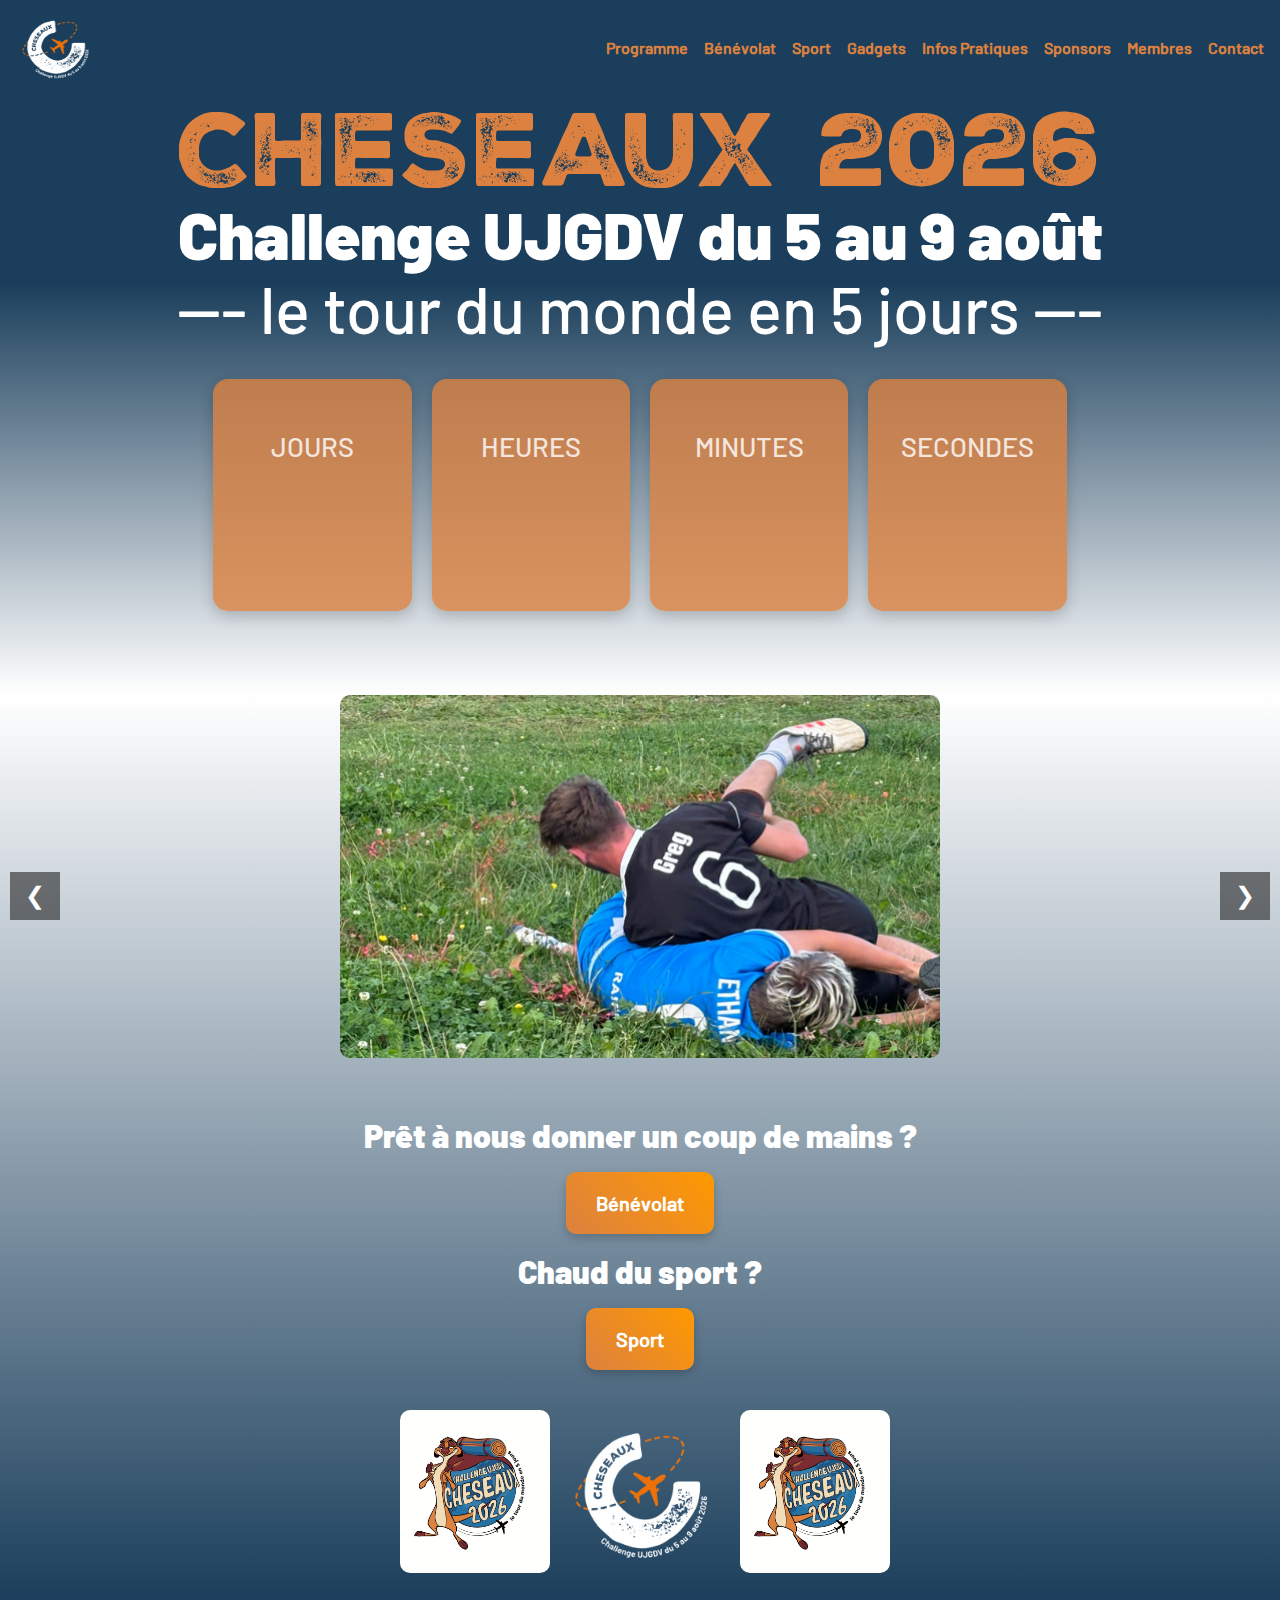
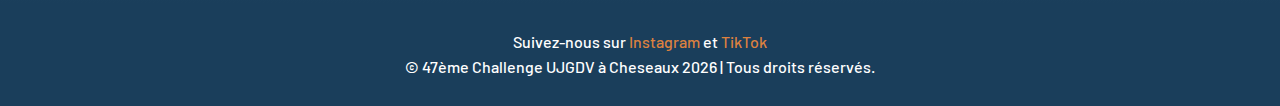
==== commit 053854b3: "Home finito" ====
--- a/index.html
+++ b/index.html
@@ -4,7 +4,7 @@
 <head>
     <meta charset="UTF-8">
     <meta name="viewport" content="width=device-width, initial-scale=1.0">
-    <title>47ème Challenge UJGDV à Cheseaux</title>
+    <title>Cheseaux 2026 - Home</title>
     <link rel="stylesheet" href="/CSS/HOME/Home.css">
     <link rel="shortcut icon" href="./img/logo.png" />
     <style>
@@ -200,26 +200,24 @@
 <div id="sport">
   <p id="text">Chaud du sport ?</p>
 <div id="button-ctn">
-  <a id="btn" href="/HTML/BENEVOLAT/benevolat.html">Bénévolat</a>
-</div>
-</div>
-
-<div class="sponsor-carousel">
-  <button class="prev" onclick="changeSlide2(-1)">&#10094;</button>
-  <div class="carousel-container">
+  <a id="btn" href="/HTML/BENEVOLAT/benevolat.html">Sport</a>
+</div>
+</div>
+
+<div id="sponsors">
+  <div class="sponsor-carousel">
+    <div class="carousel-container">
       <div class="carousel-track">
-          <img src="./img/logo.png" alt="Sponsor 1">
-          <img src="./img/logo.png" alt="Sponsor 2">
-          <img src="./img/logo.jpg" alt="Sponsor 3">
-          <img src="./img/logo.png" alt="Sponsor 4">
-          <img src="./img/logo.png" alt="Sponsor 5">
-          <img src="./img/logo.jpg" alt="Sponsor 6">
+        <img src="/img/logo.jpg" alt="Sponsor 1">
+        <img src="/img/logo.png" alt="Sponsor 2">
+        <img src="/img/logo.jpg" alt="Sponsor 3">
+        <img src="/img/logo.png" alt="Sponsor 4">
+        <img src="/img/logo.jpg" alt="Sponsor 5">
+        <img src="/img/logo.png" alt="Sponsor 6">
       </div>
+    </div>
   </div>
-  <button class="next" onclick="changeSlide2(1)">&#10095;</button>
-</div>
-
-
+</div>
 
 </div>
 <footer>
--- a/CSS/HOME/Home.css
+++ b/CSS/HOME/Home.css
@@ -285,31 +285,35 @@
     box-shadow: 0px 6px 15px rgba(0, 0, 0, 0.3);
 }
 
-.sponsor-carousel {
-    display: flex;
+#sponsors {
+    padding: 30px 0;
+    text-align: center;
+  }
+
+  .sponsor-carousel {
+    display: flex;
+    justify-content: center;
     align-items: center;
-    justify-content: center;
-    gap: 10px;
-    width: 80%;
-    margin: auto;
     overflow: hidden;
+    width: 600px;
+    margin: 0 auto;
     position: relative;
-}
-
-.carousel-container {
-    width: 60%;
+  }
+
+  .carousel-container {
+    display: flex;
     overflow: hidden;
-}
-
-.carousel-track {
+    width: 500px; /* 3 images de 150px */
+  }
+
+  .carousel-track {
     display: flex;
     transition: transform 0.5s ease-in-out;
-    gap: 20px;
-}
-
-.carousel-track img {
+  }
+
+  .carousel-track img {
     width: 150px;
     height: auto;
+    margin: 0 10px;
     border-radius: 10px;
-    box-shadow: 0px 4px 10px rgba(0, 0, 0, 0.2);
-}+  }
